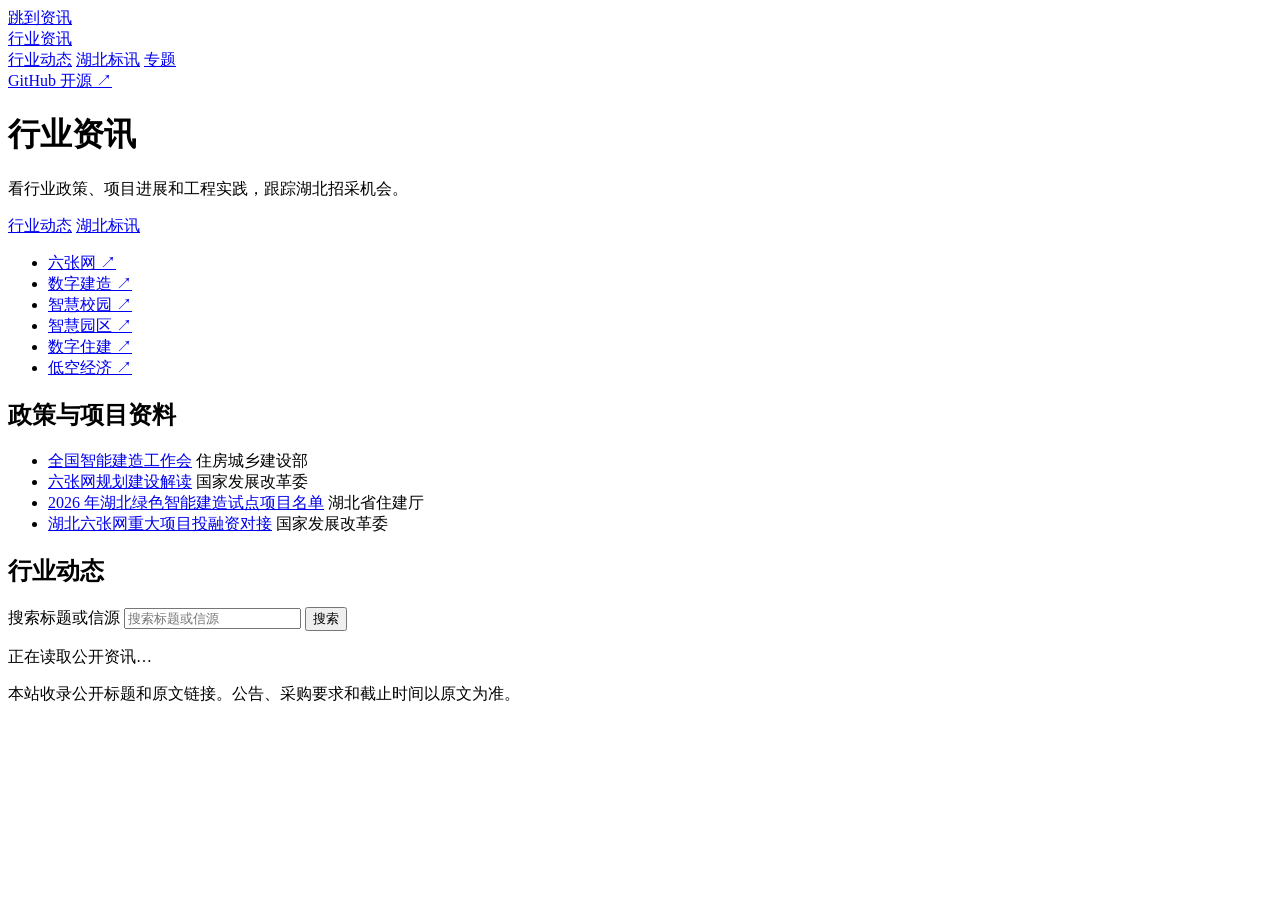
==== lite/public/index.html @ 027ab08c "Prepare Cloudflare Pages edition and cloud source verification" ====
<!doctype html>
<html lang="zh-CN">
<head>
  <meta charset="utf-8">
  <meta name="viewport" content="width=device-width, initial-scale=1">
  <meta name="description" content="浏览六张网、数字建造、智慧校园、智慧园区、数字住建和低空经济的行业动态，跟踪湖北标讯。">
  <title>行业资讯 · 行业动态与湖北标讯</title>
  <link rel="stylesheet" href="/styles.css">
  <script type="module" src="/app.js"></script>
</head>
<body>
  <a class="skip" href="#articles">跳到资讯</a>
  <aside>
    <a class="brand" href="/">行业资讯</a>
    <nav aria-label="主导航">
      <a data-nav="all" href="/#articles">行业动态</a>
      <a data-nav="tenders" href="/?view=tenders#articles">湖北标讯</a>
      <a href="/#topics">专题</a>
    </nav>
    <a class="repo" href="https://github.com/zsk227/CSCEC">GitHub 开源 ↗</a>
  </aside>
  <main>
    <header class="hero">
      <div class="hero-main">
        <div>
          <h1>行业资讯</h1>
          <p>看行业政策、项目进展和工程实践，跟踪湖北招采机会。</p>
          <div class="hero-actions">
            <a class="action primary" href="/#articles">行业动态</a>
            <a class="action" href="/?view=tenders#articles">湖北标讯</a>
          </div>
        </div>
        <ul id="topics" class="topics" aria-label="关注方向">
          <li><a href="/?topic=six-networks#articles">六张网 <span aria-hidden="true">↗</span></a></li>
          <li><a href="/?topic=digital-construction#articles">数字建造 <span aria-hidden="true">↗</span></a></li>
          <li><a href="/?topic=smart-campus#articles">智慧校园 <span aria-hidden="true">↗</span></a></li>
          <li><a href="/?topic=smart-park#articles">智慧园区 <span aria-hidden="true">↗</span></a></li>
          <li><a href="/?topic=digital-housing#articles">数字住建 <span aria-hidden="true">↗</span></a></li>
          <li><a href="/?topic=low-altitude#articles">低空经济 <span aria-hidden="true">↗</span></a></li>
        </ul>
      </div>
      <section class="references" aria-labelledby="reference-heading">
        <h2 id="reference-heading">政策与项目资料</h2>
        <ul>
          <li><a href="https://www.mohurd.gov.cn/xinwen/jsyw/art/2025/art_d78f4db2f9e646fb94c623e506e16051.html">全国智能建造工作会</a> <span>住房城乡建设部</span></li>
          <li><a href="https://www.ndrc.gov.cn/xwdt/wszb/7yxwfbh/">六张网规划建设解读</a> <span>国家发展改革委</span></li>
          <li><a href="https://zjt.hubei.gov.cn/zfxxgk/zc/qtzdgkwj/202609/t20260908_6009802.shtml">2026 年湖北绿色智能建造试点项目名单</a> <span>湖北省住建厅</span></li>
          <li><a href="https://www.ndrc.gov.cn/xwdt/dt/dfdt/202609/t20260922_1407755.html">湖北六张网重大项目投融资对接</a> <span>国家发展改革委</span></li>
        </ul>
      </section>
    </header>
    <section id="articles" aria-labelledby="feed-heading">
      <div class="feed-heading">
        <h2 id="feed-heading">行业动态</h2>
        <time id="updated" hidden></time>
      </div>
      <div class="toolbar">
        <nav id="filters" aria-label="筛选专题"></nav>
        <form id="search" role="search" action="/#articles">
          <label class="sr-only" for="query">搜索标题或信源</label>
          <input id="query" name="q" type="search" maxlength="100" placeholder="搜索标题或信源">
          <button type="submit">搜索</button>
        </form>
      </div>
      <p class="feed-status" id="status" role="status">正在读取公开资讯…</p>
      <ol id="feed" class="feed" hidden></ol>
      <button id="more" type="button" hidden>查看更多</button>
      <noscript>请启用 JavaScript 浏览资讯列表。</noscript>
    </section>
    <footer>本站收录公开标题和原文链接。公告、采购要求和截止时间以原文为准。</footer>
  </main>
</body>
</html>
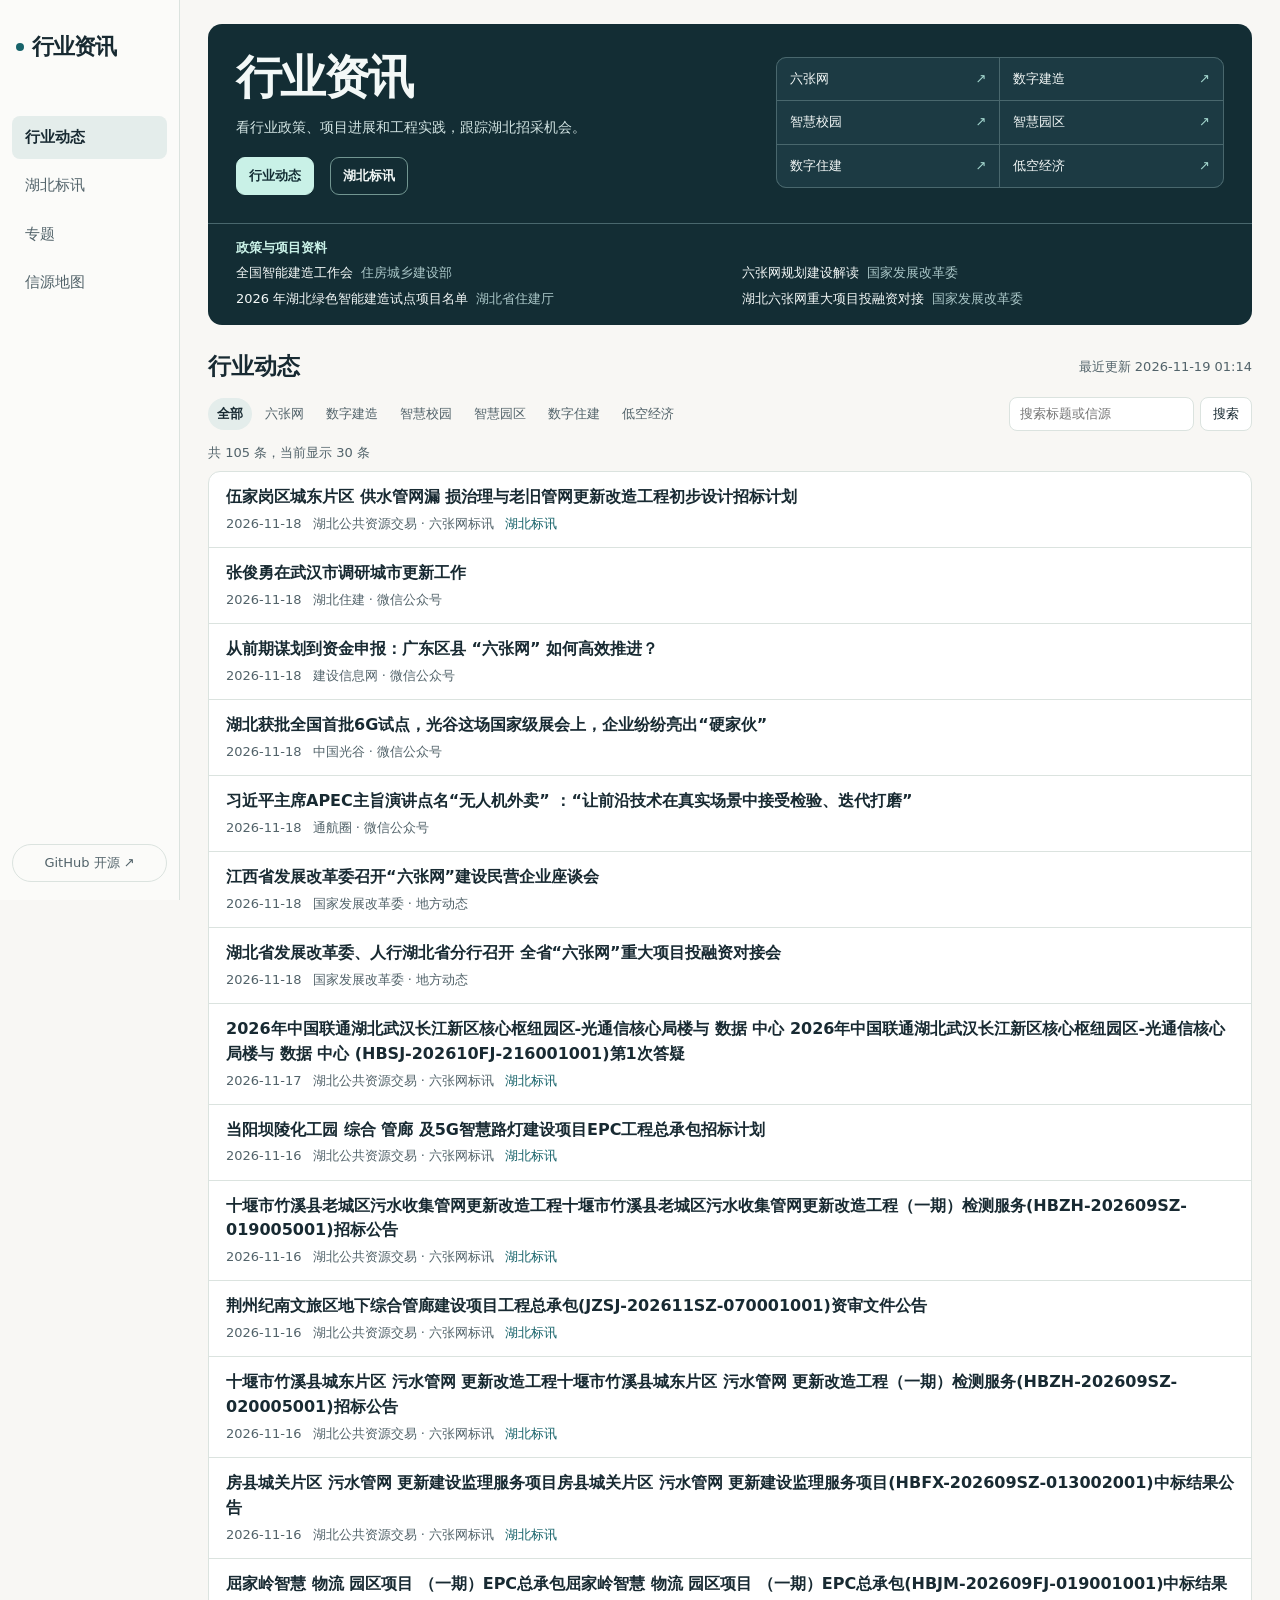
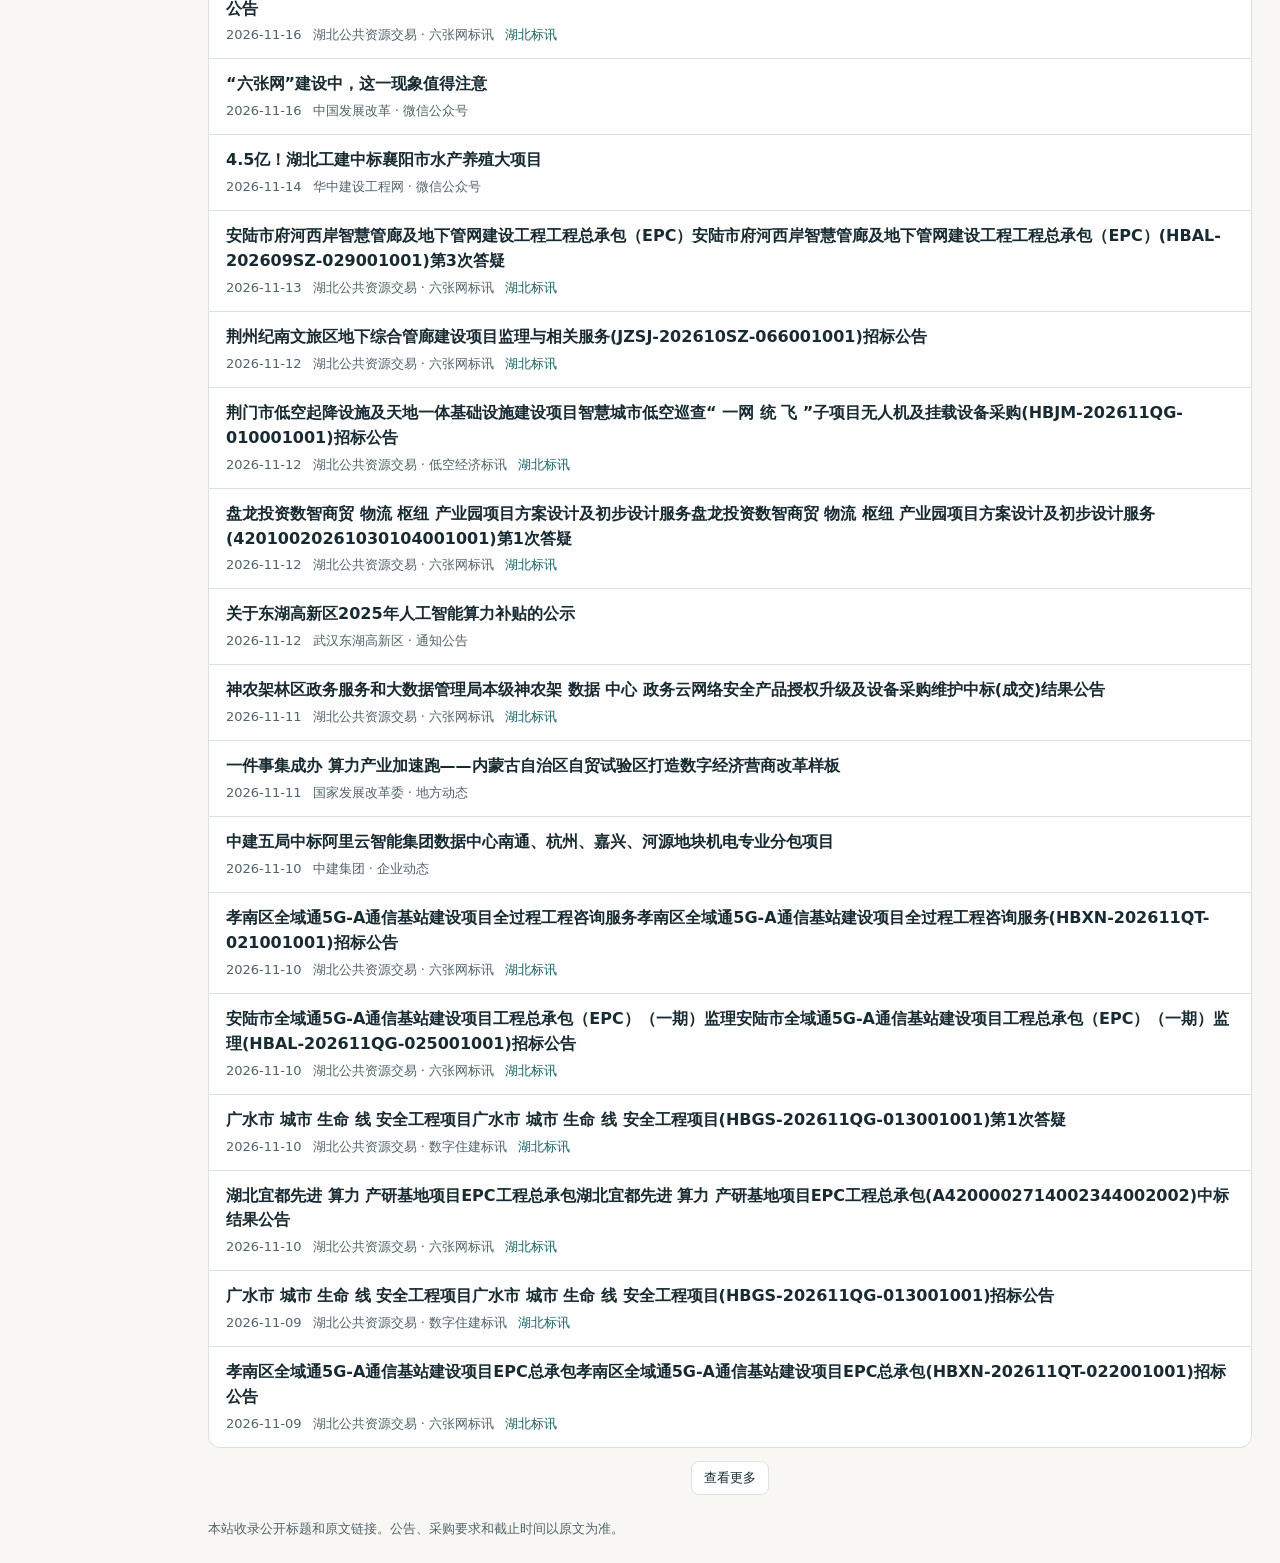
==== commit 6054aff4: "Add the v2 source map and verified public feeds" ====
--- a/lite/public/index.html
+++ b/lite/public/index.html
@@ -16,6 +16,7 @@
       <a data-nav="all" href="/#articles">行业动态</a>
       <a data-nav="tenders" href="/?view=tenders#articles">湖北标讯</a>
       <a href="/#topics">专题</a>
+      <a href="/sources.html">信源地图</a>
     </nav>
     <a class="repo" href="https://github.com/zsk227/CSCEC">GitHub 开源 ↗</a>
   </aside>
--- a/styles.css
+++ b/styles.css
@@ -0,0 +1,95 @@
+:root {
+  color-scheme: light;
+  --canvas: #f8f7f4;
+  --surface: #fff;
+  --rail: #fbfbf9;
+  --ink: #182a32;
+  --muted: #52636a;
+  --line: #dbe3df;
+  --accent: #17636a;
+  --active: #e4edeb;
+  --hero: #132d34;
+  --hero-line: #49676d;
+  --mint: #c9f1e7;
+  font: 15px/1.55 system-ui, "Microsoft YaHei", "PingFang SC", sans-serif;
+}
+* { box-sizing: border-box; }
+[hidden] { display: none !important; }
+body { margin: 0; background: var(--canvas); color: var(--ink); }
+a { color: inherit; text-decoration: none; }
+a:hover { text-decoration: underline; text-underline-offset: .23em; }
+:focus-visible { outline: 2px solid currentColor; outline-offset: 3px; }
+h1, h2, p, ol, ul { margin: 0; }
+ol, ul { padding: 0; list-style: none; }
+button, input { font: inherit; }
+button { cursor: pointer; }
+.sr-only { position: absolute; width: 1px; height: 1px; overflow: hidden; clip-path: inset(50%); white-space: nowrap; }
+.skip { position: fixed; top: 8px; left: -20em; z-index: 2; background: var(--surface); padding: 8px 12px; }
+.skip:focus { left: 8px; }
+aside { position: fixed; inset: 0 auto 0 0; display: flex; flex-direction: column; width: 180px; padding: 30px 12px 18px; background: var(--rail); border-right: 1px solid var(--line); }
+.brand { display: flex; gap: 8px; align-items: center; margin-left: 4px; font-size: 22px; font-weight: 750; letter-spacing: -.04em; }
+.brand::before { content: ""; width: 8px; aspect-ratio: 1; border-radius: 50%; background: var(--accent); }
+aside nav { display: grid; gap: 5px; margin-top: 52px; }
+aside nav a { border-radius: 8px; color: var(--muted); padding: 10px 13px; }
+aside nav a[aria-current="page"] { color: var(--ink); background: var(--active); font-weight: 650; }
+.repo { margin-top: auto; padding: 8px 12px; color: var(--muted); border: 1px solid var(--line); border-radius: 30px; text-align: center; font-size: 13px; }
+main { max-width: 1720px; margin-left: 180px; padding: 24px 28px 0; }
+.hero { overflow: hidden; color: #f3f8f7; background: var(--hero); border-radius: 14px; }
+.hero-main { display: grid; grid-template-columns: 1.15fr 1fr; gap: 24px; align-items: center; padding: 26px 28px 28px; }
+h1 { font-size: clamp(28px, 4.2vw, 46px); line-height: 1.2; letter-spacing: -.045em; }
+.hero-main p { margin-top: 12px; color: #d2e4e3; font-size: 14px; }
+.hero-actions { display: flex; flex-wrap: wrap; gap: 16px; margin-top: 18px; }
+.action { border: 1px solid #729691; padding: 8px 12px; border-radius: 9px; font-size: 13px; font-weight: 650; }
+.action.primary { background: var(--mint); color: var(--hero); border-color: var(--mint); }
+.topics { display: grid; grid-template-columns: repeat(2, minmax(0, 1fr)); gap: 1px; border: 1px solid var(--hero-line); border-radius: 10px; background: var(--hero-line); }
+.topics a { display: flex; height: 100%; justify-content: space-between; align-items: center; padding: 11px 13px; background: #1c3a43; font-size: 13px; }
+.topics li:first-child a { border-top-left-radius: 9px; }
+.topics li:nth-child(2) a { border-top-right-radius: 9px; }
+.topics li:nth-last-child(2) a { border-bottom-left-radius: 9px; }
+.topics li:last-child a { border-bottom-right-radius: 9px; }
+.topics a:hover { background: #2e535b; }
+.topics span { color: #a3d6ce; }
+.references { border-top: 1px solid var(--hero-line); padding: 14px 28px 16px; font-size: 13px; }
+.references h2 { font-size: inherit; color: var(--mint); margin-bottom: 5px; }
+.references ul { display: grid; grid-template-columns: repeat(2, minmax(0, 1fr)); gap: 6px 24px; }
+.references span { margin-left: 4px; color: #aac7c8; }
+#articles { margin-top: 24px; scroll-margin-top: 12px; }
+.feed-heading,.toolbar { display: flex; justify-content: space-between; align-items: center; gap: 12px; flex-wrap: wrap; }
+.feed-heading h2 { font-size: 23px; }
+.feed-heading time, .feed-status, footer, .metadata { color: var(--muted); font-size: 13px; }
+.toolbar { margin: 12px 0; }
+#filters { display: flex; flex-wrap: wrap; gap: 4px; }
+#filters a { padding: 6px 9px; border-radius: 20px; color: var(--muted); font-size: 13px; }
+#filters a[aria-current="page"] { background: var(--active); color: var(--ink); font-weight: 650; }
+#search { display: flex; gap: 6px; align-items: center; }
+#search input { min-width: 0; width: min(185px, 60vw); padding: 6px 10px; border-radius: 8px; border: 1px solid var(--line); background: var(--surface); color: var(--ink); font-size: 13px; }
+button { padding: 6px 12px; border: 1px solid var(--line); border-radius: 8px; background: var(--surface); color: var(--ink); font-size: 13px; }
+.feed-status { margin: 8px 0; }
+.feed { border: 1px solid var(--line); border-radius: 12px; background: var(--surface); }
+.entry { padding: 13px 17px; }
+.entry + .entry { border-top: 1px solid var(--line); }
+.entry a { font-size: 16px; font-weight: 630; overflow-wrap: anywhere; }
+.entry a:hover { color: var(--accent); }
+.metadata { display: flex; flex-wrap: wrap; align-items: center; gap: 5px 11px; margin-top: 4px; }
+.tag { color: var(--accent); }
+#more { display: block; margin: 13px auto 0; }
+footer { padding: 24px 0; }
+@media (max-width: 990px) {
+  .hero-main { grid-template-columns: 1fr; }
+}
+@media (max-width: 680px) {
+  aside { position: relative; display: block; width: auto; padding: 11px 16px; border-right: 0; }
+  .brand { margin-left: 0; font-size: 17px; }
+  aside nav { position: fixed; display: grid; grid-template-columns: repeat(3, 1fr); inset: auto 0 0; z-index: 1; margin: 0; padding: 5px 5px calc(5px + env(safe-area-inset-bottom)); background: var(--rail); border-top: 1px solid var(--line); text-align: center; }
+  aside nav a { padding: 8px 5px; font-size: 13px; }
+  .repo { display: none; }
+  main { margin: 0; padding: 0 16px 55px; }
+  .hero-main { padding: 20px; gap: 19px; }
+  .references { padding: 12px 20px 14px; }
+  .references ul { grid-template-columns: 1fr; }
+  .feed-heading h2 { font-size: 21px; }
+  .entry { padding: 11px 13px; }
+}
+@media (prefers-color-scheme: dark) {
+  :root { color-scheme: dark; --canvas: #101b1e; --surface: #172629; --rail: #142124; --ink: #e6efed; --muted: #aabfbc; --line: #385052; --active: #284649; --accent: #a0dcd0; }
+}
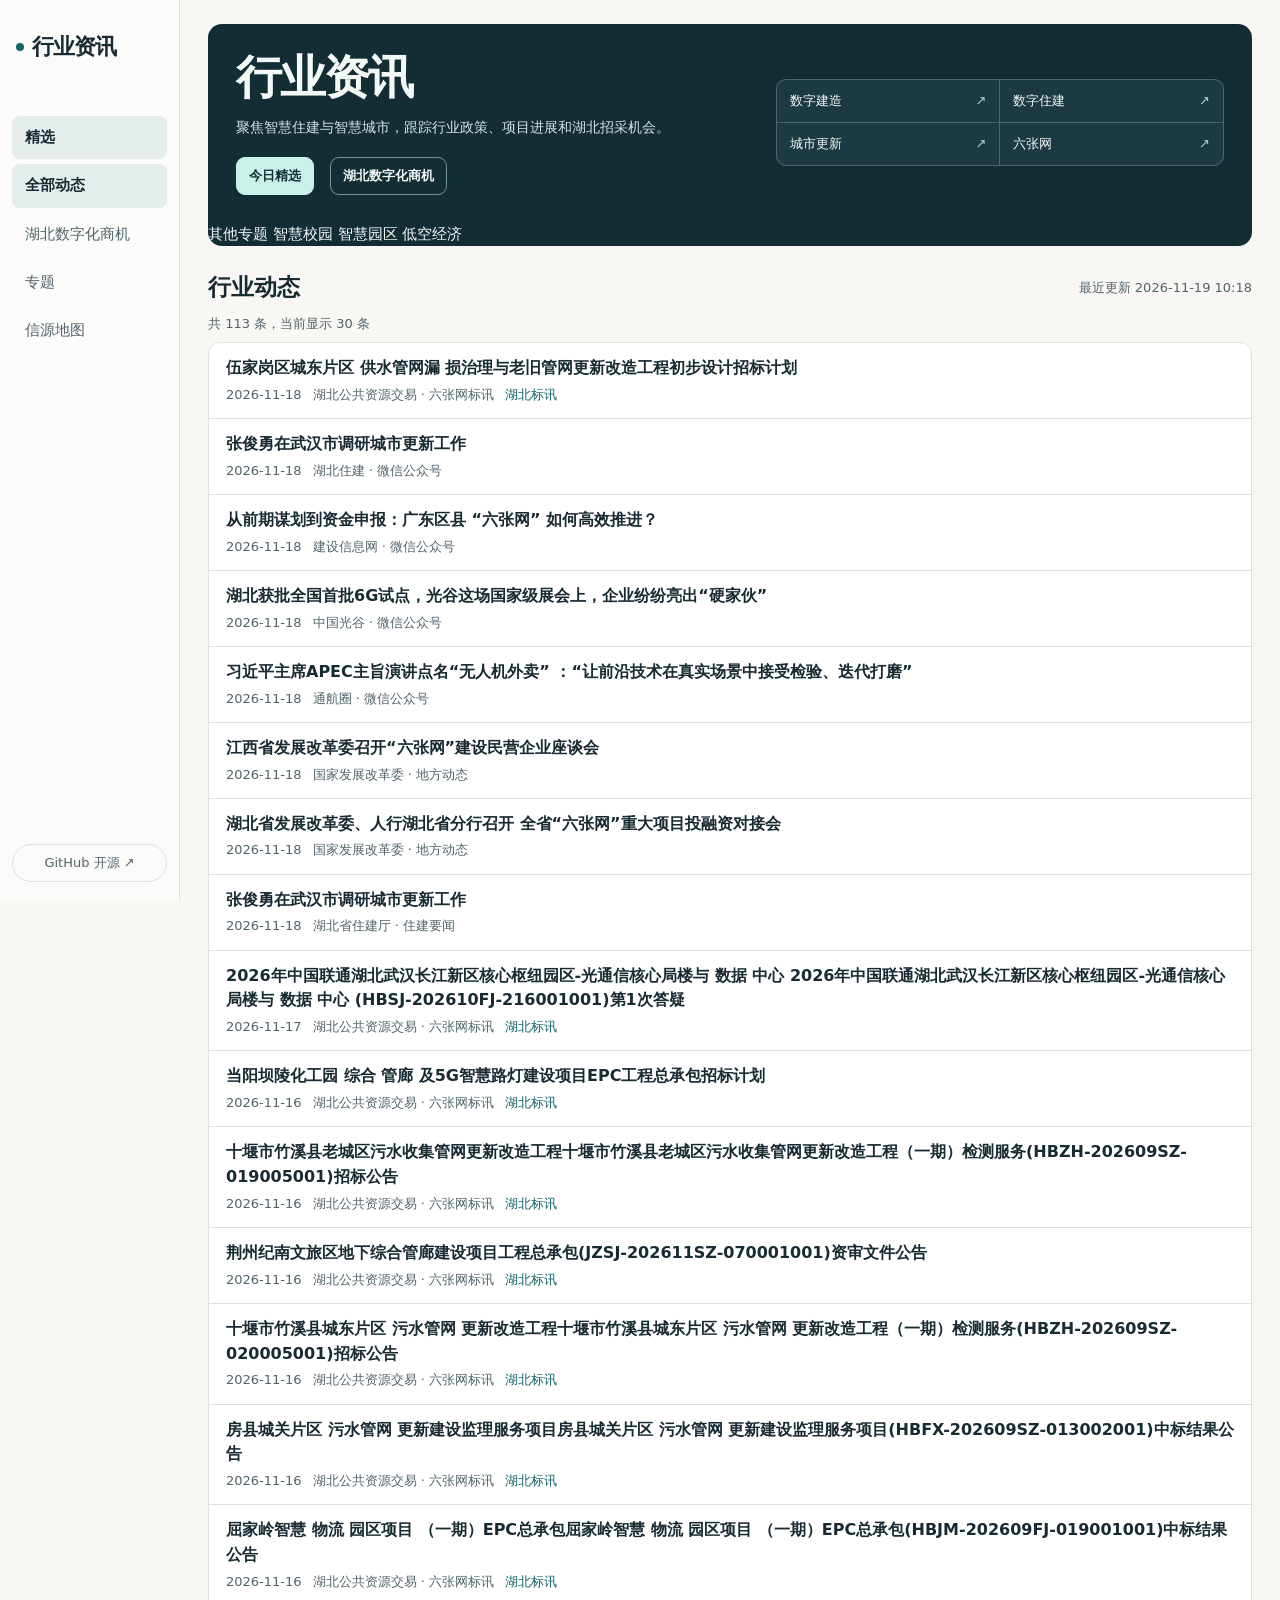
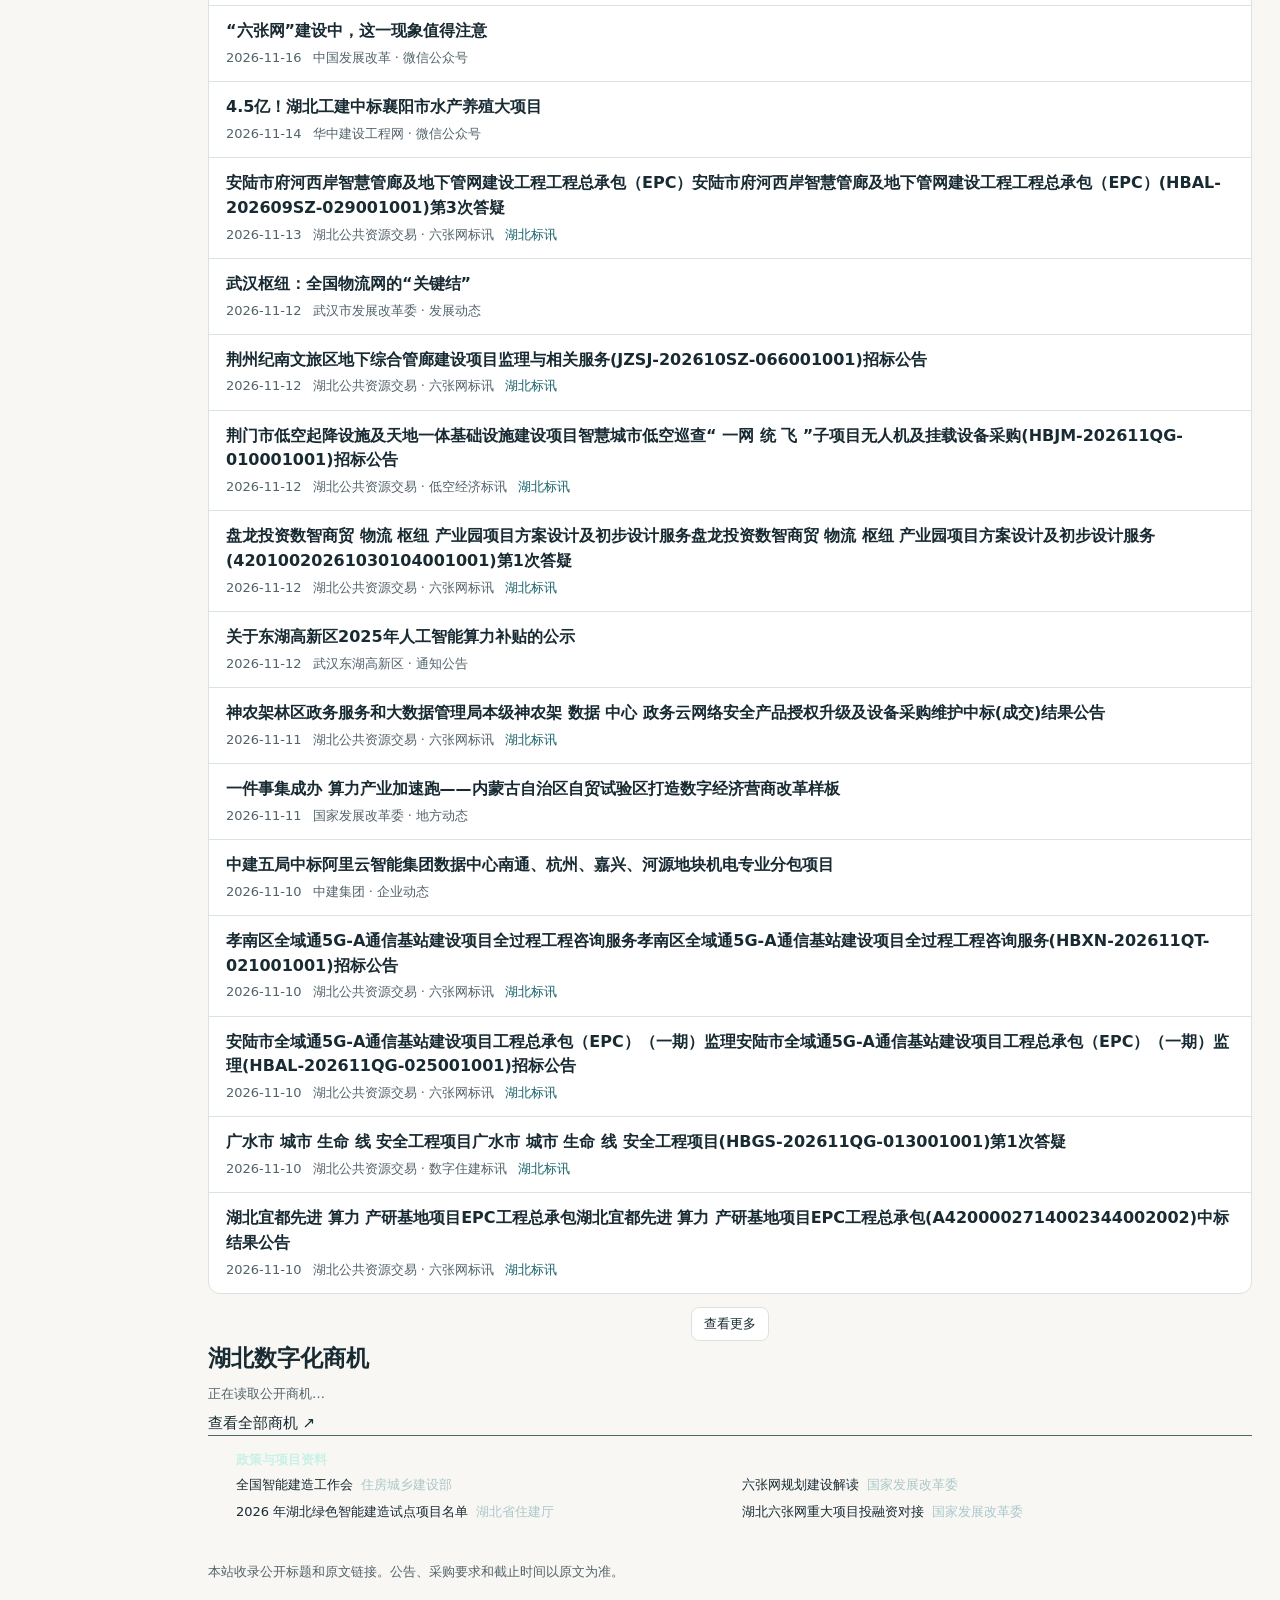
==== commit ea015afa: "Focus the industry homepage and add Hubei digital opportunities" ====
--- a/lite/public/index.html
+++ b/lite/public/index.html
@@ -3,8 +3,8 @@
 <head>
   <meta charset="utf-8">
   <meta name="viewport" content="width=device-width, initial-scale=1">
-  <meta name="description" content="浏览六张网、数字建造、智慧校园、智慧园区、数字住建和低空经济的行业动态，跟踪湖北标讯。">
-  <title>行业资讯 · 行业动态与湖北标讯</title>
+  <meta name="description" content="关注数字建造、数字住建、城市更新和六张网，查看今日精选与湖北数字化商机。">
+  <title>行业资讯 · 今日精选与湖北数字化商机</title>
   <link rel="stylesheet" href="/styles.css">
   <script type="module" src="/app.js"></script>
 </head>
@@ -13,9 +13,10 @@
   <aside>
     <a class="brand" href="/">行业资讯</a>
     <nav aria-label="主导航">
-      <a data-nav="all" href="/#articles">行业动态</a>
-      <a data-nav="tenders" href="/?view=tenders#articles">湖北标讯</a>
-      <a href="/#topics">专题</a>
+      <a data-nav="featured" href="/" aria-current="page">精选</a>
+      <a data-nav="all" href="/?view=all#articles">全部动态</a>
+      <a data-nav="tenders" href="/?view=tenders#articles">湖北数字化商机</a>
+      <a data-nav="topics" href="/#topics">专题</a>
       <a href="/sources.html">信源地图</a>
     </nav>
     <a class="repo" href="https://github.com/zsk227/CSCEC">GitHub 开源 ↗</a>
@@ -25,48 +26,68 @@
       <div class="hero-main">
         <div>
           <h1>行业资讯</h1>
-          <p>看行业政策、项目进展和工程实践，跟踪湖北招采机会。</p>
+          <p>聚焦智慧住建与智慧城市，跟踪行业政策、项目进展和湖北招采机会。</p>
           <div class="hero-actions">
-            <a class="action primary" href="/#articles">行业动态</a>
-            <a class="action" href="/?view=tenders#articles">湖北标讯</a>
+            <a class="action primary" href="/#articles">今日精选</a>
+            <a class="action" href="/?view=tenders#articles">湖北数字化商机</a>
           </div>
         </div>
-        <ul id="topics" class="topics" aria-label="关注方向">
+        <ul class="topics" aria-label="核心方向">
+          <li><a href="/?topic=digital-construction#articles">数字建造 <span aria-hidden="true">↗</span></a></li>
+          <li><a href="/?topic=digital-housing#articles">数字住建 <span aria-hidden="true">↗</span></a></li>
+          <li><a href="/?topic=urban-renewal#articles">城市更新 <span aria-hidden="true">↗</span></a></li>
           <li><a href="/?topic=six-networks#articles">六张网 <span aria-hidden="true">↗</span></a></li>
-          <li><a href="/?topic=digital-construction#articles">数字建造 <span aria-hidden="true">↗</span></a></li>
-          <li><a href="/?topic=smart-campus#articles">智慧校园 <span aria-hidden="true">↗</span></a></li>
-          <li><a href="/?topic=smart-park#articles">智慧园区 <span aria-hidden="true">↗</span></a></li>
-          <li><a href="/?topic=digital-housing#articles">数字住建 <span aria-hidden="true">↗</span></a></li>
-          <li><a href="/?topic=low-altitude#articles">低空经济 <span aria-hidden="true">↗</span></a></li>
         </ul>
       </div>
-      <section class="references" aria-labelledby="reference-heading">
-        <h2 id="reference-heading">政策与项目资料</h2>
-        <ul>
-          <li><a href="https://www.mohurd.gov.cn/xinwen/jsyw/art/2025/art_d78f4db2f9e646fb94c623e506e16051.html">全国智能建造工作会</a> <span>住房城乡建设部</span></li>
-          <li><a href="https://www.ndrc.gov.cn/xwdt/wszb/7yxwfbh/">六张网规划建设解读</a> <span>国家发展改革委</span></li>
-          <li><a href="https://zjt.hubei.gov.cn/zfxxgk/zc/qtzdgkwj/202609/t20260908_6009802.shtml">2026 年湖北绿色智能建造试点项目名单</a> <span>湖北省住建厅</span></li>
-          <li><a href="https://www.ndrc.gov.cn/xwdt/dt/dfdt/202609/t20260922_1407755.html">湖北六张网重大项目投融资对接</a> <span>国家发展改革委</span></li>
-        </ul>
+      <nav id="topics" class="topic-links" aria-label="其他专题">
+        <span>其他专题</span>
+        <a href="/?topic=smart-campus#articles">智慧校园</a>
+        <a href="/?topic=smart-park#articles">智慧园区</a>
+        <a href="/?topic=low-altitude#articles">低空经济</a>
+      </nav>
+    </header>
+    <div id="content" class="overview">
+      <section id="articles" aria-labelledby="feed-heading">
+        <div class="feed-heading">
+          <h2 id="feed-heading">今日精选</h2>
+          <time id="updated" hidden></time>
+        </div>
+        <div id="feed-tools" class="toolbar" hidden>
+          <nav id="filters" aria-label="筛选专题"></nav>
+          <form id="search" role="search" action="/#articles">
+            <label class="sr-only" for="query">搜索标题或信源</label>
+            <input id="query" name="q" type="search" maxlength="100" placeholder="搜索标题或信源">
+            <button type="submit">搜索</button>
+          </form>
+        </div>
+        <nav id="opportunity-filters" class="stage-filters" aria-label="筛选商机阶段" hidden></nav>
+        <p class="feed-status" id="status" role="status">正在读取公开资讯…</p>
+        <ol id="feed" class="feed" hidden></ol>
+        <button id="more" type="button" hidden>查看更多</button>
+        <noscript>请启用 JavaScript 浏览资讯列表。</noscript>
       </section>
-    </header>
-    <section id="articles" aria-labelledby="feed-heading">
+      <section id="opportunity-preview" aria-labelledby="opportunity-heading">
+        <h2 id="opportunity-heading">湖北数字化商机</h2>
+        <p class="feed-status" id="opportunity-status">正在读取公开商机…</p>
+        <ol id="opportunity-feed" class="feed" hidden></ol>
+        <a class="section-link" href="/?view=tenders#articles">查看全部商机 ↗</a>
+      </section>
+    </div>
+    <section id="latest" class="latest" aria-labelledby="latest-heading" hidden>
       <div class="feed-heading">
-        <h2 id="feed-heading">行业动态</h2>
-        <time id="updated" hidden></time>
+        <h2 id="latest-heading">最新动态</h2>
+        <a class="section-link" href="/?view=all#articles">查看全部动态 ↗</a>
       </div>
-      <div class="toolbar">
-        <nav id="filters" aria-label="筛选专题"></nav>
-        <form id="search" role="search" action="/#articles">
-          <label class="sr-only" for="query">搜索标题或信源</label>
-          <input id="query" name="q" type="search" maxlength="100" placeholder="搜索标题或信源">
-          <button type="submit">搜索</button>
-        </form>
-      </div>
-      <p class="feed-status" id="status" role="status">正在读取公开资讯…</p>
-      <ol id="feed" class="feed" hidden></ol>
-      <button id="more" type="button" hidden>查看更多</button>
-      <noscript>请启用 JavaScript 浏览资讯列表。</noscript>
+      <ol id="latest-feed" class="feed"></ol>
+    </section>
+    <section class="references" aria-labelledby="reference-heading">
+      <h2 id="reference-heading">政策与项目资料</h2>
+      <ul>
+        <li><a href="https://www.mohurd.gov.cn/xinwen/jsyw/art/2025/art_d78f4db2f9e646fb94c623e506e16051.html">全国智能建造工作会</a> <span>住房城乡建设部</span></li>
+        <li><a href="https://www.ndrc.gov.cn/xwdt/wszb/7yxwfbh/">六张网规划建设解读</a> <span>国家发展改革委</span></li>
+        <li><a href="https://zjt.hubei.gov.cn/zfxxgk/zc/qtzdgkwj/202609/t20260908_6009802.shtml">2026 年湖北绿色智能建造试点项目名单</a> <span>湖北省住建厅</span></li>
+        <li><a href="https://www.ndrc.gov.cn/xwdt/dt/dfdt/202609/t20260922_1407755.html">湖北六张网重大项目投融资对接</a> <span>国家发展改革委</span></li>
+      </ul>
     </section>
     <footer>本站收录公开标题和原文链接。公告、采购要求和截止时间以原文为准。</footer>
   </main>
--- a/styles.css
+++ b/styles.css
@@ -74,13 +74,24 @@
 .tag { color: var(--accent); }
 #more { display: block; margin: 13px auto 0; }
 footer { padding: 24px 0; }
+.source-map { max-width: 1180px; }
+.source-intro { padding: 22px 0 12px; }
+.source-intro p { margin-top: 9px; color: var(--muted); }
+.source-jumps { display: flex; flex-wrap: wrap; gap: 8px 16px; margin: 14px 0 22px; color: var(--accent); }
+.source-group { margin: 0 0 22px; scroll-margin-top: 12px; }
+.source-group h2 { margin-bottom: 8px; font-size: 21px; }
+.source-list { display: grid; grid-template-columns: repeat(2, minmax(0, 1fr)); gap: 1px; overflow: hidden; border: 1px solid var(--line); border-radius: 12px; background: var(--line); }
+.source-list li { background: var(--surface); }
+.source-list .entry a { color: var(--accent); }
+.source-list .entry:only-child { grid-column: 1 / -1; }
+.source-list .entry + .entry { border-top: 0; }
 @media (max-width: 990px) {
   .hero-main { grid-template-columns: 1fr; }
 }
 @media (max-width: 680px) {
   aside { position: relative; display: block; width: auto; padding: 11px 16px; border-right: 0; }
   .brand { margin-left: 0; font-size: 17px; }
-  aside nav { position: fixed; display: grid; grid-template-columns: repeat(3, 1fr); inset: auto 0 0; z-index: 1; margin: 0; padding: 5px 5px calc(5px + env(safe-area-inset-bottom)); background: var(--rail); border-top: 1px solid var(--line); text-align: center; }
+  aside nav { position: fixed; display: grid; grid-template-columns: repeat(4, minmax(0, 1fr)); inset: auto 0 0; z-index: 1; margin: 0; padding: 5px 5px calc(5px + env(safe-area-inset-bottom)); background: var(--rail); border-top: 1px solid var(--line); text-align: center; }
   aside nav a { padding: 8px 5px; font-size: 13px; }
   .repo { display: none; }
   main { margin: 0; padding: 0 16px 55px; }
@@ -89,6 +100,7 @@
   .references ul { grid-template-columns: 1fr; }
   .feed-heading h2 { font-size: 21px; }
   .entry { padding: 11px 13px; }
+  .source-list { grid-template-columns: 1fr; }
 }
 @media (prefers-color-scheme: dark) {
   :root { color-scheme: dark; --canvas: #101b1e; --surface: #172629; --rail: #142124; --ink: #e6efed; --muted: #aabfbc; --line: #385052; --active: #284649; --accent: #a0dcd0; }
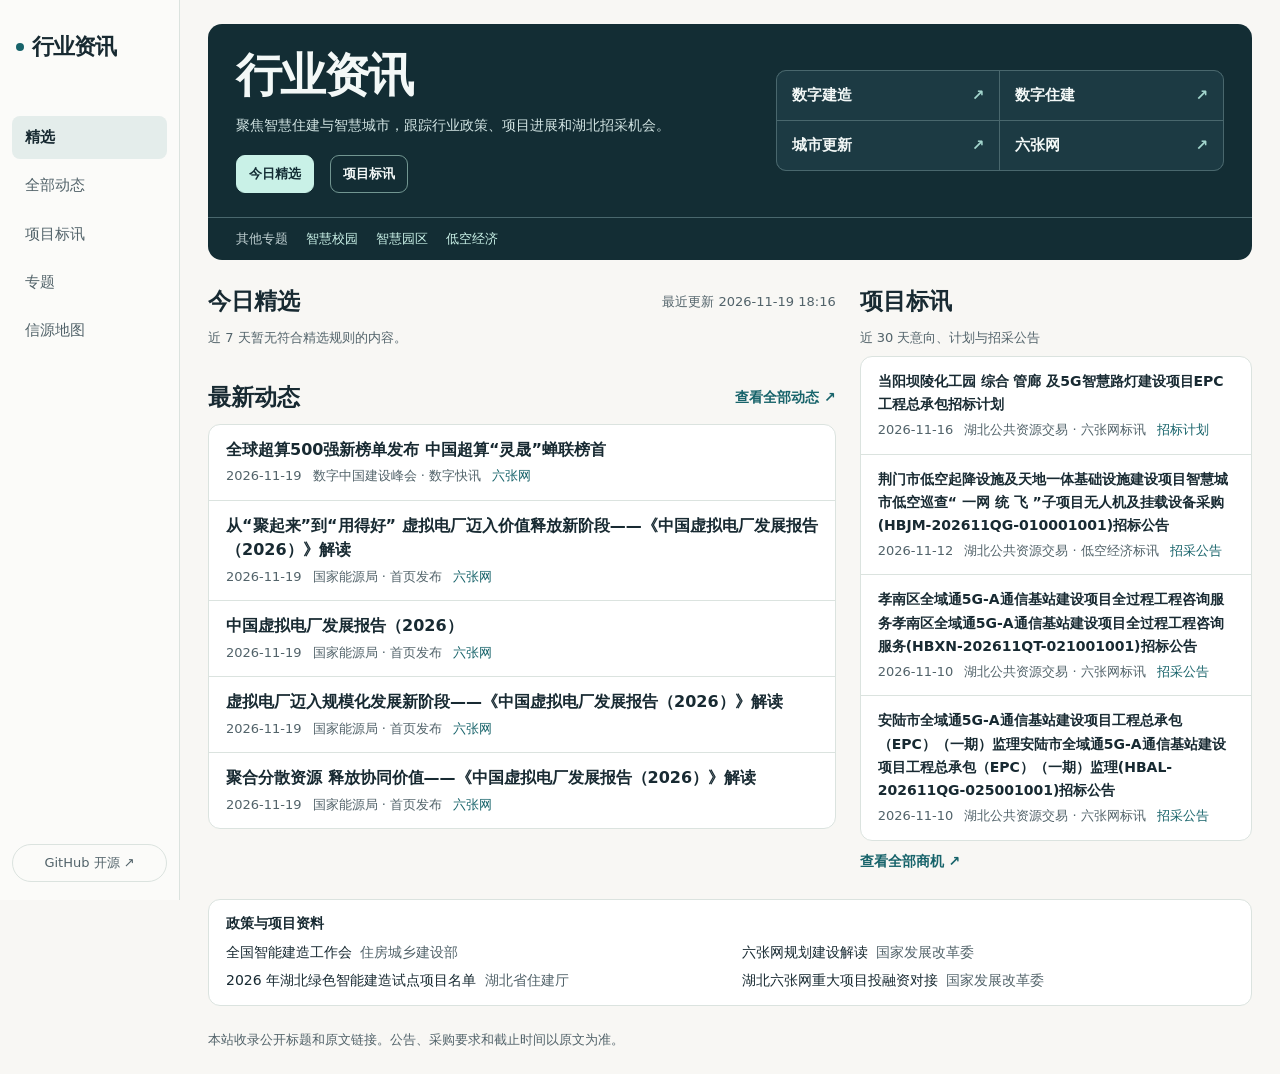
==== commit 1066b32c: "将网站标讯栏目更名为项目标讯" ====
--- a/lite/public/index.html
+++ b/lite/public/index.html
@@ -3,8 +3,8 @@
 <head>
   <meta charset="utf-8">
   <meta name="viewport" content="width=device-width, initial-scale=1">
-  <meta name="description" content="关注数字建造、数字住建、城市更新和六张网，查看今日精选与湖北数字化商机。">
-  <title>行业资讯 · 今日精选与湖北数字化商机</title>
+  <meta name="description" content="关注数字建造、数字住建、城市更新和六张网，查看今日精选与项目标讯。">
+  <title>行业资讯 · 今日精选与项目标讯</title>
   <link rel="stylesheet" href="/styles.css">
   <script type="module" src="/app.js"></script>
 </head>
@@ -15,7 +15,7 @@
     <nav aria-label="主导航">
       <a data-nav="featured" href="/" aria-current="page">精选</a>
       <a data-nav="all" href="/?view=all#articles">全部动态</a>
-      <a data-nav="tenders" href="/?view=tenders#articles">湖北数字化商机</a>
+      <a data-nav="tenders" href="/?view=tenders#articles">项目标讯</a>
       <a data-nav="topics" href="/#topics">专题</a>
       <a href="/sources.html">信源地图</a>
     </nav>
@@ -29,7 +29,7 @@
           <p>聚焦智慧住建与智慧城市，跟踪行业政策、项目进展和湖北招采机会。</p>
           <div class="hero-actions">
             <a class="action primary" href="/#articles">今日精选</a>
-            <a class="action" href="/?view=tenders#articles">湖北数字化商机</a>
+            <a class="action" href="/?view=tenders#articles">项目标讯</a>
           </div>
         </div>
         <ul class="topics" aria-label="核心方向">
@@ -67,19 +67,19 @@
         <noscript>请启用 JavaScript 浏览资讯列表。</noscript>
       </section>
       <section id="opportunity-preview" aria-labelledby="opportunity-heading">
-        <h2 id="opportunity-heading">湖北数字化商机</h2>
+        <h2 id="opportunity-heading">项目标讯</h2>
         <p class="feed-status" id="opportunity-status">正在读取公开商机…</p>
         <ol id="opportunity-feed" class="feed" hidden></ol>
         <a class="section-link" href="/?view=tenders#articles">查看全部商机 ↗</a>
       </section>
+      <section id="latest" class="latest" aria-labelledby="latest-heading" hidden>
+        <div class="feed-heading">
+          <h2 id="latest-heading">最新动态</h2>
+          <a class="section-link" href="/?view=all#articles">查看全部动态 ↗</a>
+        </div>
+        <ol id="latest-feed" class="feed"></ol>
+      </section>
     </div>
-    <section id="latest" class="latest" aria-labelledby="latest-heading" hidden>
-      <div class="feed-heading">
-        <h2 id="latest-heading">最新动态</h2>
-        <a class="section-link" href="/?view=all#articles">查看全部动态 ↗</a>
-      </div>
-      <ol id="latest-feed" class="feed"></ol>
-    </section>
     <section class="references" aria-labelledby="reference-heading">
       <h2 id="reference-heading">政策与项目资料</h2>
       <ul>
--- a/styles.css
+++ b/styles.css
@@ -35,32 +35,47 @@
 .repo { margin-top: auto; padding: 8px 12px; color: var(--muted); border: 1px solid var(--line); border-radius: 30px; text-align: center; font-size: 13px; }
 main { max-width: 1720px; margin-left: 180px; padding: 24px 28px 0; }
 .hero { overflow: hidden; color: #f3f8f7; background: var(--hero); border-radius: 14px; }
-.hero-main { display: grid; grid-template-columns: 1.15fr 1fr; gap: 24px; align-items: center; padding: 26px 28px 28px; }
+.hero-main { display: grid; grid-template-columns: 1.15fr 1fr; gap: 24px; align-items: center; padding: 24px 28px; }
 h1 { font-size: clamp(28px, 4.2vw, 46px); line-height: 1.2; letter-spacing: -.045em; }
 .hero-main p { margin-top: 12px; color: #d2e4e3; font-size: 14px; }
 .hero-actions { display: flex; flex-wrap: wrap; gap: 16px; margin-top: 18px; }
 .action { border: 1px solid #729691; padding: 8px 12px; border-radius: 9px; font-size: 13px; font-weight: 650; }
 .action.primary { background: var(--mint); color: var(--hero); border-color: var(--mint); }
 .topics { display: grid; grid-template-columns: repeat(2, minmax(0, 1fr)); gap: 1px; border: 1px solid var(--hero-line); border-radius: 10px; background: var(--hero-line); }
-.topics a { display: flex; height: 100%; justify-content: space-between; align-items: center; padding: 11px 13px; background: #1c3a43; font-size: 13px; }
+.topics a { display: flex; height: 100%; justify-content: space-between; align-items: center; padding: 13px 15px; background: #1c3a43; font-size: 15px; font-weight: 650; }
 .topics li:first-child a { border-top-left-radius: 9px; }
 .topics li:nth-child(2) a { border-top-right-radius: 9px; }
 .topics li:nth-last-child(2) a { border-bottom-left-radius: 9px; }
 .topics li:last-child a { border-bottom-right-radius: 9px; }
 .topics a:hover { background: #2e535b; }
 .topics span { color: #a3d6ce; }
-.references { border-top: 1px solid var(--hero-line); padding: 14px 28px 16px; font-size: 13px; }
-.references h2 { font-size: inherit; color: var(--mint); margin-bottom: 5px; }
+.topic-links { display: flex; flex-wrap: wrap; align-items: center; gap: 8px 18px; border-top: 1px solid var(--hero-line); padding: 11px 28px; font-size: 13px; color: var(--mint); }
+.topic-links span { color: #becfd1; }
+.references { margin-top: 26px; padding: 13px 17px; border: 1px solid var(--line); border-radius: 12px; background: var(--surface); font-size: 14px; }
+.references h2 { font-size: inherit; margin-bottom: 8px; }
 .references ul { display: grid; grid-template-columns: repeat(2, minmax(0, 1fr)); gap: 6px 24px; }
-.references span { margin-left: 4px; color: #aac7c8; }
-#articles { margin-top: 24px; scroll-margin-top: 12px; }
+.references span { margin-left: 4px; color: var(--muted); }
+.overview, .latest { margin-top: 24px; }
+.latest .feed-heading { margin-bottom: 8px; }
+.latest .section-link { margin-top: 0; }
+.overview.has-preview {
+  display: grid;
+  grid-template: "articles opportunities" max-content "latest opportunities" 1fr / minmax(0, 1.6fr) minmax(0, 1fr);
+  align-items: start;
+  gap: 24px;
+}
+.overview.has-preview #articles { grid-area: articles; }
+.overview.has-preview #opportunity-preview { grid-area: opportunities; }
+.overview.has-preview .latest { grid-area: latest; margin-top: 0; }
+#articles { scroll-margin-top: 12px; }
 .feed-heading,.toolbar { display: flex; justify-content: space-between; align-items: center; gap: 12px; flex-wrap: wrap; }
-.feed-heading h2 { font-size: 23px; }
+.feed-heading h2, #opportunity-heading { font-size: 23px; }
 .feed-heading time, .feed-status, footer, .metadata { color: var(--muted); font-size: 13px; }
 .toolbar { margin: 12px 0; }
-#filters { display: flex; flex-wrap: wrap; gap: 4px; }
-#filters a { padding: 6px 9px; border-radius: 20px; color: var(--muted); font-size: 13px; }
-#filters a[aria-current="page"] { background: var(--active); color: var(--ink); font-weight: 650; }
+#filters, .stage-filters { display: flex; flex-wrap: wrap; gap: 4px; }
+#filters a, .stage-filters a { padding: 6px 9px; border-radius: 20px; color: var(--muted); font-size: 13px; }
+#filters a[aria-current="page"], .stage-filters a[aria-current="page"] { background: var(--active); color: var(--ink); font-weight: 650; }
+.stage-filters .scope { margin-left: auto; color: var(--accent); }
 #search { display: flex; gap: 6px; align-items: center; }
 #search input { min-width: 0; width: min(185px, 60vw); padding: 6px 10px; border-radius: 8px; border: 1px solid var(--line); background: var(--surface); color: var(--ink); font-size: 13px; }
 button { padding: 6px 12px; border: 1px solid var(--line); border-radius: 8px; background: var(--surface); color: var(--ink); font-size: 13px; }
@@ -72,6 +87,9 @@
 .entry a:hover { color: var(--accent); }
 .metadata { display: flex; flex-wrap: wrap; align-items: center; gap: 5px 11px; margin-top: 4px; }
 .tag { color: var(--accent); }
+.section-link { display: inline-block; margin-top: 10px; color: var(--accent); font-size: 14px; font-weight: 650; }
+.metadata .related { color: var(--accent); font-size: inherit; font-weight: 550; }
+#opportunity-preview .entry a { font-size: 14px; }
 #more { display: block; margin: 13px auto 0; }
 footer { padding: 24px 0; }
 .source-map { max-width: 1180px; }
@@ -87,16 +105,17 @@
 .source-list .entry + .entry { border-top: 0; }
 @media (max-width: 990px) {
   .hero-main { grid-template-columns: 1fr; }
+  .overview.has-preview { grid-template: "articles" "opportunities" "latest" / minmax(0, 1fr); }
 }
 @media (max-width: 680px) {
   aside { position: relative; display: block; width: auto; padding: 11px 16px; border-right: 0; }
   .brand { margin-left: 0; font-size: 17px; }
-  aside nav { position: fixed; display: grid; grid-template-columns: repeat(4, minmax(0, 1fr)); inset: auto 0 0; z-index: 1; margin: 0; padding: 5px 5px calc(5px + env(safe-area-inset-bottom)); background: var(--rail); border-top: 1px solid var(--line); text-align: center; }
-  aside nav a { padding: 8px 5px; font-size: 13px; }
+  aside nav { position: fixed; display: grid; grid-template-columns: .8fr 1fr 1.64fr .8fr 1fr; inset: auto 0 0; z-index: 1; margin: 0; padding: 5px 5px calc(5px + env(safe-area-inset-bottom)); background: var(--rail); border-top: 1px solid var(--line); text-align: center; }
+  aside nav a { padding: 8px 2px; font-size: 12px; }
   .repo { display: none; }
   main { margin: 0; padding: 0 16px 55px; }
   .hero-main { padding: 20px; gap: 19px; }
-  .references { padding: 12px 20px 14px; }
+  .topic-links { padding-inline: 20px; }
   .references ul { grid-template-columns: 1fr; }
   .feed-heading h2 { font-size: 21px; }
   .entry { padding: 11px 13px; }
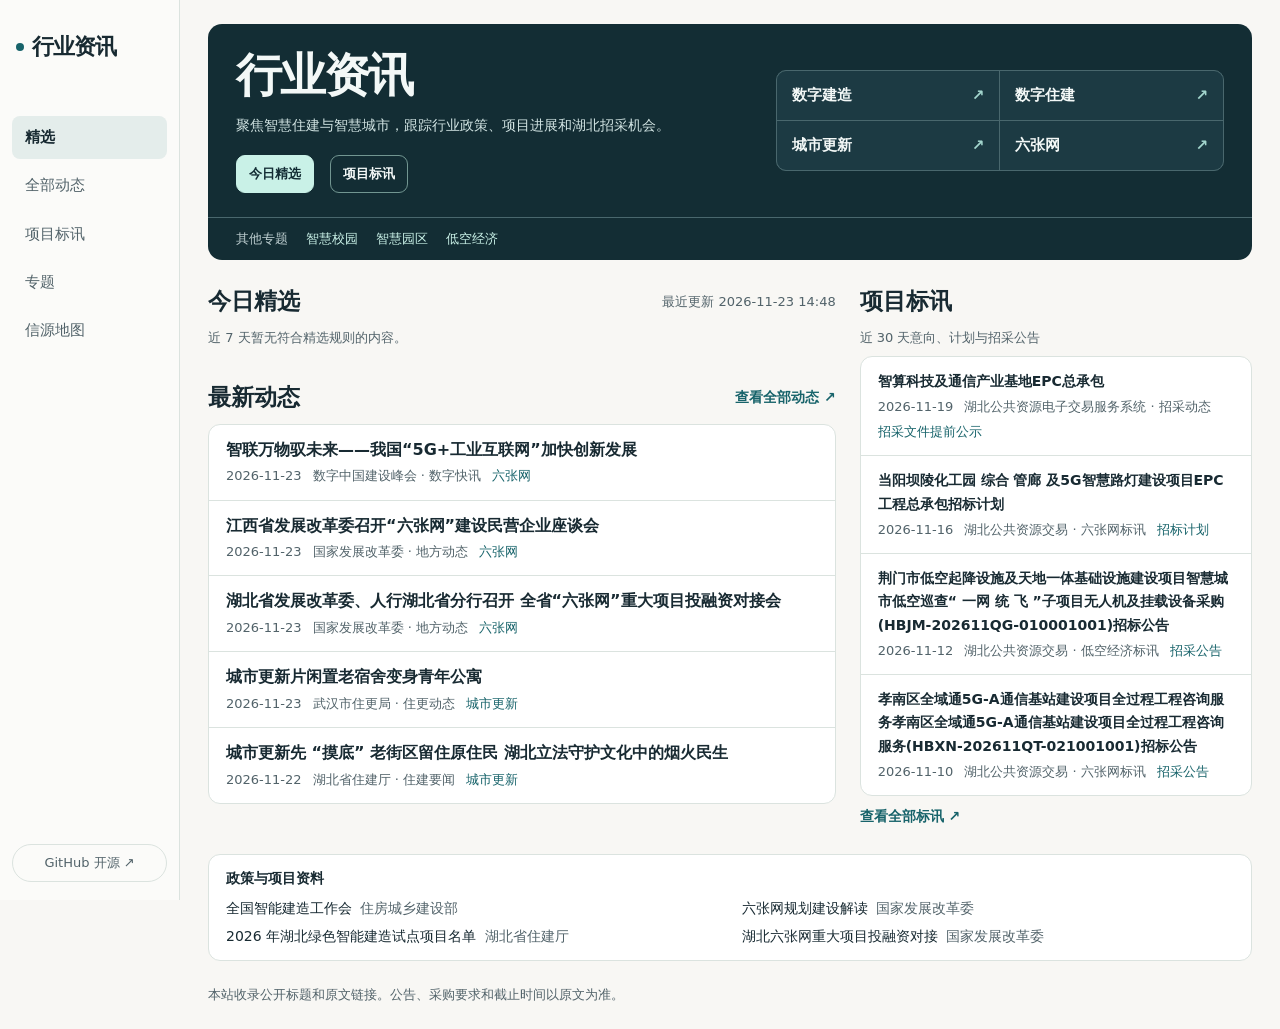
==== commit 004d9b0b: "默认展示最新的全部相关项目标讯" ====
--- a/lite/public/index.html
+++ b/lite/public/index.html
@@ -19,7 +19,7 @@
       <a data-nav="topics" href="/#topics">专题</a>
       <a href="/sources.html">信源地图</a>
     </nav>
-    <a class="repo" href="https://github.com/zsk227/CSCEC">GitHub 开源 ↗</a>
+    <a class="repo" href="https://github.com/zsk227/CSCEC" target="_blank" rel="noopener noreferrer">GitHub 开源 ↗</a>
   </aside>
   <main>
     <header class="hero">
@@ -70,7 +70,7 @@
         <h2 id="opportunity-heading">项目标讯</h2>
         <p class="feed-status" id="opportunity-status">正在读取公开商机…</p>
         <ol id="opportunity-feed" class="feed" hidden></ol>
-        <a class="section-link" href="/?view=tenders#articles">查看全部商机 ↗</a>
+        <a class="section-link" href="/?view=tenders#articles">查看全部标讯 ↗</a>
       </section>
       <section id="latest" class="latest" aria-labelledby="latest-heading" hidden>
         <div class="feed-heading">
@@ -83,10 +83,10 @@
     <section class="references" aria-labelledby="reference-heading">
       <h2 id="reference-heading">政策与项目资料</h2>
       <ul>
-        <li><a href="https://www.mohurd.gov.cn/xinwen/jsyw/art/2025/art_d78f4db2f9e646fb94c623e506e16051.html">全国智能建造工作会</a> <span>住房城乡建设部</span></li>
-        <li><a href="https://www.ndrc.gov.cn/xwdt/wszb/7yxwfbh/">六张网规划建设解读</a> <span>国家发展改革委</span></li>
-        <li><a href="https://zjt.hubei.gov.cn/zfxxgk/zc/qtzdgkwj/202609/t20260908_6009802.shtml">2026 年湖北绿色智能建造试点项目名单</a> <span>湖北省住建厅</span></li>
-        <li><a href="https://www.ndrc.gov.cn/xwdt/dt/dfdt/202609/t20260922_1407755.html">湖北六张网重大项目投融资对接</a> <span>国家发展改革委</span></li>
+        <li><a href="https://www.mohurd.gov.cn/xinwen/jsyw/art/2025/art_d78f4db2f9e646fb94c623e506e16051.html" target="_blank" rel="noopener noreferrer">全国智能建造工作会</a> <span>住房城乡建设部</span></li>
+        <li><a href="https://www.ndrc.gov.cn/xwdt/wszb/7yxwfbh/" target="_blank" rel="noopener noreferrer">六张网规划建设解读</a> <span>国家发展改革委</span></li>
+        <li><a href="https://zjt.hubei.gov.cn/zfxxgk/zc/qtzdgkwj/202609/t20260908_6009802.shtml" target="_blank" rel="noopener noreferrer">2026 年湖北绿色智能建造试点项目名单</a> <span>湖北省住建厅</span></li>
+        <li><a href="https://www.ndrc.gov.cn/xwdt/dt/dfdt/202609/t20260922_1407755.html" target="_blank" rel="noopener noreferrer">湖北六张网重大项目投融资对接</a> <span>国家发展改革委</span></li>
       </ul>
     </section>
     <footer>本站收录公开标题和原文链接。公告、采购要求和截止时间以原文为准。</footer>
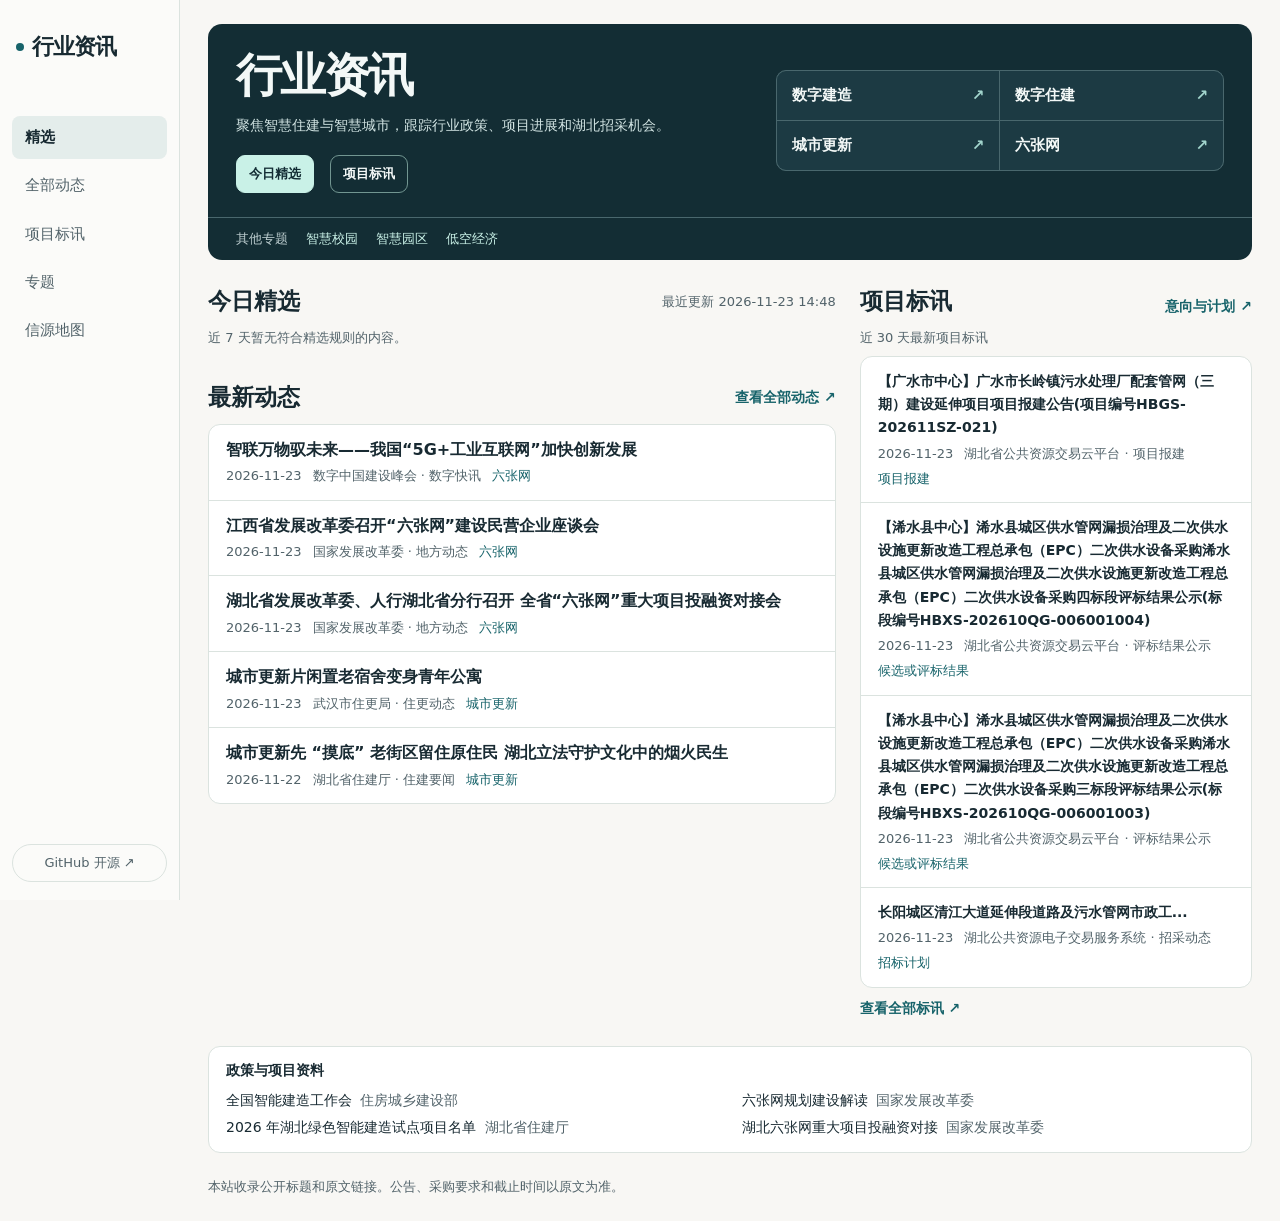
==== commit 4a2406d0: "补充采购意向明细与前期标讯入口" ====
--- a/lite/public/index.html
+++ b/lite/public/index.html
@@ -67,7 +67,10 @@
         <noscript>请启用 JavaScript 浏览资讯列表。</noscript>
       </section>
       <section id="opportunity-preview" aria-labelledby="opportunity-heading">
-        <h2 id="opportunity-heading">项目标讯</h2>
+        <div class="feed-heading">
+          <h2 id="opportunity-heading">项目标讯</h2>
+          <a class="section-link" href="/?view=tenders&amp;stage=planning#articles">意向与计划 ↗</a>
+        </div>
         <p class="feed-status" id="opportunity-status">正在读取公开商机…</p>
         <ol id="opportunity-feed" class="feed" hidden></ol>
         <a class="section-link" href="/?view=tenders#articles">查看全部标讯 ↗</a>
